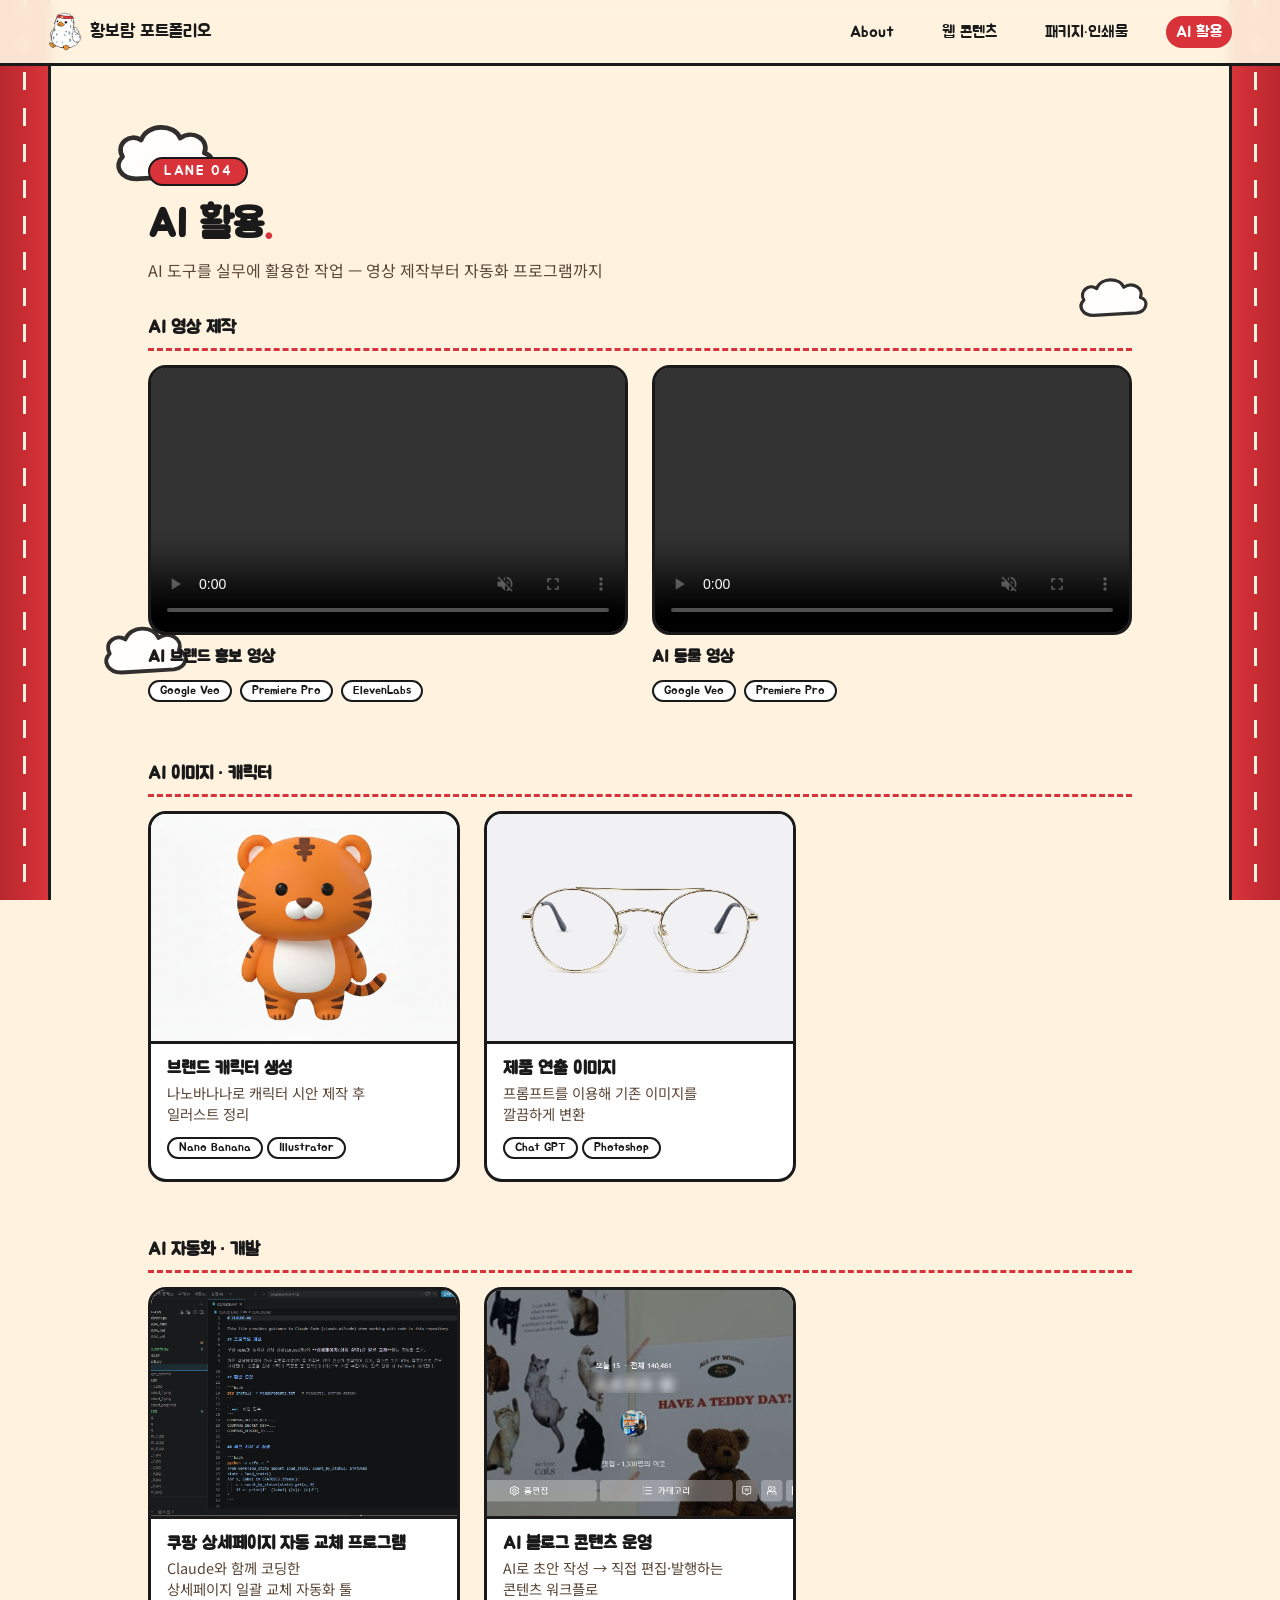
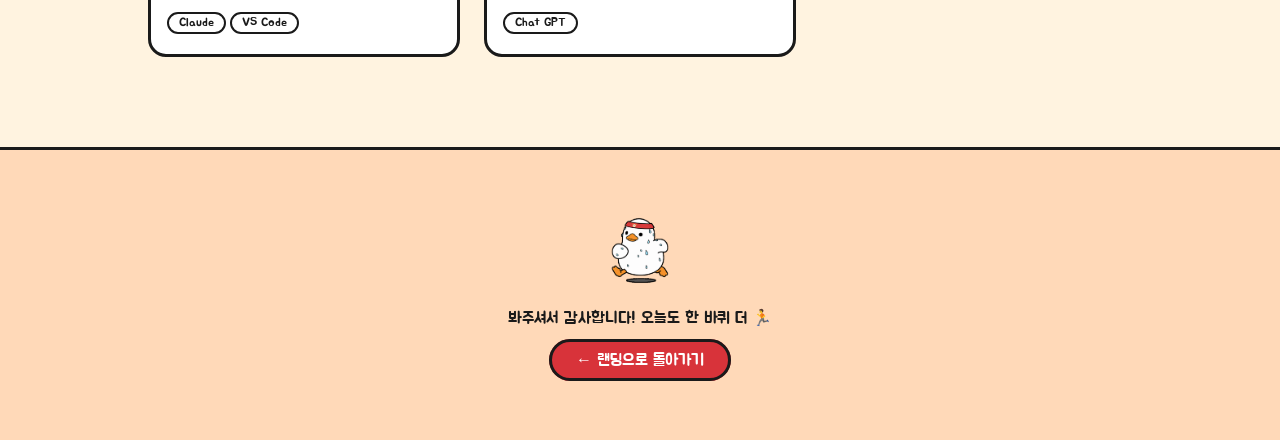
==== ai.html @ ad4698b5 "Initial commit" ====
<!DOCTYPE html>
<html lang="ko">
<head>
<meta charset="UTF-8" />
<meta name="viewport" content="width=device-width, initial-scale=1.0" />
<title>AI 활용 | 황보람의 포트폴리오</title>
<link rel="preconnect" href="https://fonts.googleapis.com" />
<link rel="preconnect" href="https://fonts.gstatic.com" crossorigin />
<link href="https://fonts.googleapis.com/css2?family=Jua&family=Noto+Sans+KR:wght@400;500;700&display=swap" rel="stylesheet" />
<link rel="stylesheet" href="css/style.css" />
</head>
<body class="home">

<!-- ============ 상단 내비게이션 ============ -->
<!-- 현재 페이지 메뉴에 class="active" 가 붙어 있어요 -->
<header class="nav">
  <a class="nav-logo" href="index.html">
    <img src="assets/duck.png" alt="" />
    <span>황보람 포트폴리오</span>
  </a>
  <nav>
      <a href="about.html">About</a>
      <a href="web.html">웹 콘텐츠</a>
      <a href="print.html">패키지·인쇄물</a>
      <a href="ai.html" class="active">AI 활용</a>
    </nav>
</header>

<section class="section">
  <p class="lane-tag">LANE 04</p>
  <h2>AI 활용<span class="dot">.</span></h2>
  <p class="section-desc">AI 도구를 실무에 활용한 작업 — 영상 제작부터 자동화 프로그램까지</p>

  <!-- ===== 1) AI 영상 ===== -->
  <div class="sub-block">
    <h4>AI 영상 제작</h4>
    <!--
      유튜브 영상 넣는 법:
      영상 주소가 https://www.youtube.com/watch?v=abc123 이라면
      iframe src 의 VIDEO_ID 자리에 abc123 을 넣으면 됩니다.
      video-card 블록을 복사하면 영상이 늘어납니다.
    -->
<div class="video-grid">
  <div class="video-card">
    <div class="video-frame">
      <video controls muted preload="metadata">
        <source src="assets/wet-hulling.mp4" type="video/mp4">
      </video>
    </div>
    <h3>AI 브랜드 홍보 영상</h3>
    <p class="tags">
      <span class="tag">Google Veo</span>
      <span class="tag">Premiere Pro</span>
      <span class="tag">ElevenLabs</span>
    </p>
  </div>

  <div class="video-card">
    <div class="video-frame">
            <video controls muted preload="metadata">
        <source src="assets/coffee.mp4" type="video/mp4">
      </video>
    </div>
    <h3>AI 동물 영상</h3>
    <p class="tags">
      <span class="tag">Google Veo</span>
      <span class="tag">Premiere Pro</span>
    </p>
  </div>
</div>

  <!-- ===== 2) AI 이미지 · 캐릭터 ===== -->
  <div class="sub-block">
    <h4>AI 이미지 · 캐릭터</h4>
    <!--
    [갤러리 사용법]
    카드의 data-images 에 보여줄 이미지를 쉼표로 나열하면
    카드를 눌렀을 때 차례로 넘겨볼 수 있어요. 예:
    data-images="assets/banner-01.jpg, assets/banner-02.jpg, assets/banner-03.jpg"
    세로로 긴 상세페이지 이미지도 갤러리 안에서 스크롤되니 그대로 넣으면 됩니다.
  -->
  <div class="work-grid">
      <a class="work-card" href="#" data-images="assets/알랑이(일러).png">
        <div class="thumb"><img src="assets/알랑이(기본).png" alt="" onerror="this.parentElement.classList.add('empty')" /></div>
        <h3>브랜드 캐릭터 생성</h3>
        <p>나노바나나로 캐릭터 시안 제작 후<br>
          일러스트 정리</p>
        <p class="tags"><span class="tag">Nano Banana</span><span class="tag">Illustrator</span></p>
      </a>
      <a class="work-card" href="#" data-images="assets/프롬프트.jpg">
        <div class="thumb"><img src="assets/안경-썸네일.jpg" alt="" onerror="this.parentElement.classList.add('empty')" /></div>
        <h3>제품 연출 이미지</h3>
        <p>프롬프트를 이용해 기존 이미지를<BR>깔끔하게 변환</p>
        <p class="tags"><span class="tag">Chat GPT</span><span class="tag">Photoshop</span></p>
      </a>
    </div>
  </div>

  <!-- ===== 3) AI 자동화 · 개발 ===== -->
  <div class="sub-block">
    <h4>AI 자동화 · 개발</h4>
    <div class="work-grid">
      <a class="work-card" href="#" data-images="assets/쿠팡.png">
        <div class="thumb"><img src="assets/쿠팡.png" alt="" onerror="this.parentElement.classList.add('empty')" /></div>
        <h3>쿠팡 상세페이지 자동 교체 프로그램</h3>
        <p>Claude와 함께 코딩한<br>상세페이지 일괄 교체 자동화 툴</p>
        <p class="tags"><span class="tag">Claude</span><span class="tag">VS Code</span></p>
      </a>
      <a class="work-card" href="#" data-images="assets/블로그 프롬프트.png">
        <div class="thumb"><img src="assets/블로그.jpg" alt="" onerror="this.parentElement.classList.add('empty')" /></div>
        <h3>AI 블로그 콘텐츠 운영</h3>
        <p>AI로 초안 작성 → 직접 편집·발행하는<br>콘텐츠 워크플로</p>
        <p class="tags"><span class="tag">Chat GPT</span></p>
      </a>
    </div>
  </div>
</section>

<!-- ============ 푸터 ============ -->
<footer class="footer">
  <img src="assets/duck_run.png" alt="" />
  <p>봐주셔서 감사합니다! 오늘도 한 바퀴 더 🏃</p>
  <a href="index.html">← 랜딩으로 돌아가기</a>
</footer>

<script src="scripts/gallery.js"></script>
</body>
</html>
---- css/style.css ----
/* ============================================
   열정 오리 포트폴리오 - 공통 스타일
   ============================================ */

/* ---- 색상/공통 토큰 (사이트 전체에서 공유) ---- */
:root {
  --dawn-top: #ffd9b8;     /* 새벽 하늘 위쪽 */
  --dawn-bottom: #fff3e0;  /* 새벽 하늘 아래쪽 */
  --track-red: #d8333a;    /* 트랙 & 헤드밴드 빨강 */
  --track-deep: #b9272e;   /* 트랙 어두운 톤 */
  --lane-line: #fff3e0;    /* 트랙 레인 선 */
  --sun: #ffc14d;          /* 해 */
  --sweat: #a8d8f0;        /* 땀방울 블루 */
  --ink: #1a1a1a;          /* 잉크 블랙 */
}

* { margin: 0; padding: 0; box-sizing: border-box; }

body {
  font-family: 'Noto Sans KR', 'Apple SD Gothic Neo', sans-serif;
  color: var(--ink);
}

/* ============================================
   랜딩 페이지 (index.html)
   ============================================ */

.landing { overflow: hidden; }

/* ---- 무대(화면 전체) ---- */
.stage {
  position: relative;
  width: 100vw;
  height: 100vh;
  height: 100dvh;
  background: linear-gradient(to bottom, var(--dawn-top) 0%, var(--dawn-bottom) 62%);
  display: flex;
  flex-direction: column;
  align-items: center;
  justify-content: flex-end;
}

/* 오리 뒤에서 떠오르는 해 */
.sun {
  position: absolute;
  left: 50%;
  bottom: 26%;
  width: min(58vmin, 460px);
  height: min(58vmin, 460px);
  transform: translateX(-50%);
  border-radius: 50%;
  background: radial-gradient(circle, var(--sun) 0%, #ffd98a 45%, transparent 72%);
  opacity: 0.75;
}

/* ---- 운동장 트랙 ---- */
.track {
  position: relative;
  width: 100%;
  height: 24%;
  background: linear-gradient(to bottom, var(--track-red), var(--track-deep));
  border-top: 4px solid var(--ink);
}
.track .lane {
  position: absolute;
  width: 100%;
  height: 0;
  border-top: 3px dashed var(--lane-line);
  opacity: 0.85;
}
.lane:nth-child(1) { top: 34%; }
.lane:nth-child(2) { top: 70%; }

/* ---- 오리 (버튼) ---- */
.duck-btn {
  position: relative;
  z-index: 2;
  margin-bottom: -2vh;          /* 발이 트랙을 살짝 딛도록 */
  border: none;
  background: none;
  cursor: pointer;
  -webkit-tap-highlight-color: transparent;
}
.duck-btn img {
  display: block;
  width: min(48vmin, 360px);
  height: auto;
  animation: bob 2.4s ease-in-out infinite;
  transform-origin: 50% 95%;
  transition: transform 0.25s ease;
}
@keyframes bob {
  0%, 100% { transform: translateY(0) scale(1, 1); }
  50%      { transform: translateY(-10px) scale(0.99, 1.01); }
}
.duck-btn:hover img,
.duck-btn:focus-visible img {
  transform: rotate(-4deg) scale(1.04);
}
.duck-btn:focus-visible {
  outline: 4px solid var(--track-red);
  outline-offset: 8px;
  border-radius: 24px;
}
/* 클릭하면 폴짝! */
.duck-btn.jump img {
  animation: jump 0.55s ease-out forwards;
}
@keyframes jump {
  0%   { transform: translateY(0) scale(1.05, 0.92); }
  40%  { transform: translateY(-72px) scale(0.96, 1.06) rotate(3deg); }
  100% { transform: translateY(0) scale(1.02, 0.98); }
}

/* 오리 발 그림자 */
.shadow {
  position: absolute;
  z-index: 1;
  bottom: 21%;
  width: min(40vmin, 300px);
  height: 26px;
  border-radius: 50%;
  background: rgba(0, 0, 0, 0.22);
  animation: shadow-bob 2.4s ease-in-out infinite;
}
@keyframes shadow-bob {
  0%, 100% { transform: scaleX(1); opacity: 0.9; }
  50%      { transform: scaleX(0.93); opacity: 0.65; }
}

/* ---- 텍스트 ---- */
.copy {
  position: absolute;
  top: clamp(36px, 9vh, 90px);
  z-index: 3;
  text-align: center;
  padding: 0 24px;
}
.copy h1 {
  font-family: 'Jua', sans-serif;
  font-size: clamp(2rem, 6vmin, 3.4rem);
  letter-spacing: 0.02em;
}
.copy h1 .dot { color: var(--track-red); }
.copy p {
  margin-top: 12px;
  font-size: clamp(0.95rem, 2.4vmin, 1.15rem);
  line-height: 1.6;
  color: #5a4636;
}

/* 오리 클릭 유도 말풍선 */
.hint {
  position: relative;
  z-index: 3;
  margin-bottom: 12px;
  font-family: 'Jua', sans-serif;
  font-size: clamp(0.95rem, 2.6vmin, 1.2rem);
  background: #fff;
  border: 3px solid var(--ink);
  border-radius: 999px;
  padding: 10px 22px;
  animation: hint-bounce 1.6s ease-in-out infinite;
}
.hint::after {
  content: '';
  position: absolute;
  left: 50%;
  bottom: -12px;
  transform: translateX(-50%);
  border: 8px solid transparent;
  border-top: 10px solid var(--ink);
}
@keyframes hint-bounce {
  0%, 100% { transform: translateY(0); }
  50%      { transform: translateY(-6px); }
}

/* ---- 떨어지는 땀방울 ---- */
.drop {
  position: absolute;
  z-index: 2;
  width: 14px;
  height: 18px;
  background: var(--sweat);
  border: 2.5px solid var(--ink);
  border-radius: 50% 50% 60% 60%;
  clip-path: polygon(50% 0%, 95% 55%, 85% 95%, 15% 95%, 5% 55%);
  animation: fall 1s ease-in forwards;
  pointer-events: none;
}
@keyframes fall {
  0%   { opacity: 0; transform: translateY(0) }
  15%  { opacity: 1; }
  100% { opacity: 0; transform: translateY(110px); }
}

/* ---- 페이지 전환 ---- */
.stage.leaving { animation: fade-out 0.45s ease forwards 0.35s; }
@keyframes fade-out { to { opacity: 0; } }

/* 모션 줄이기 설정 존중 */
@media (prefers-reduced-motion: reduce) {
  .duck-btn img, .shadow, .hint, .drop { animation: none !important; }
}

/* ============================================
   홈 페이지 (home.html)
   ============================================ */

.home {
  background: var(--dawn-bottom);
  scroll-behavior: smooth;
}

/* ---- 상단 내비게이션 ---- */
.nav {
  position: sticky;
  top: 0;
  z-index: 10;
  display: flex;
  align-items: center;
  justify-content: space-between;
  gap: 16px;
  padding: 12px clamp(16px, 5vw, 48px);
  background: rgba(255, 243, 224, 0.92);
  backdrop-filter: blur(6px);
  border-bottom: 3px solid var(--ink);
}
.nav-logo {
  display: flex;
  align-items: center;
  gap: 8px;
  text-decoration: none;
  color: var(--ink);
  font-family: 'Jua', sans-serif;
  font-size: 1.15rem;
}
.nav-logo img { width: 34px; height: auto; }
.nav-logo i { color: var(--track-red); font-style: normal; }
.nav nav { display: flex; gap: clamp(8px, 2.5vw, 28px); flex-wrap: wrap; }
.nav nav a {
  font-family: 'Jua', sans-serif;
  font-size: 1rem;
  color: var(--ink);
  text-decoration: none;
  padding: 6px 10px;
  border-radius: 999px;
  transition: background 0.2s, color 0.2s;
}
.nav nav a:hover,
.nav nav a:focus-visible,
.nav nav a.active {
  background: var(--track-red);
  color: #fff;
}

/* ---- 섹션 공통 ---- */
.section {
  max-width: 1080px;
  margin: 0 auto;
  padding: clamp(56px, 10vh, 110px) clamp(20px, 5vw, 48px);
  scroll-margin-top: 70px;       /* 내비 높이만큼 띄워서 앵커 이동 */
}
.section.alt {                    /* 한 칸 걸러 배경 톤 변경 */
  max-width: none;
  background: #ffe9d2;
}
.section.alt > * { max-width: 1080px; margin-left: auto; margin-right: auto; }

.lane-tag {                        /* LANE 01 같은 레인 번호 */
  display: inline-block;
  font-family: 'Jua', sans-serif;
  font-size: 0.85rem;
  letter-spacing: 0.12em;
  color: #fff;
  background: var(--track-red);
  border: 2.5px solid var(--ink);
  border-radius: 999px;
  padding: 4px 14px;
  margin-bottom: 14px;
}
.section h2 {
  font-family: 'Jua', sans-serif;
  font-size: clamp(1.7rem, 4.5vmin, 2.5rem);
  margin-bottom: 8px;
}
.section h2 .dot { color: var(--track-red); }
.section-desc { color: #5a4636; margin-bottom: 34px; }
.section h4 {
  font-family: 'Jua', sans-serif;
  font-size: 1.15rem;
  margin-bottom: 14px;
  padding-bottom: 8px;
  border-bottom: 3px dashed var(--track-red);
}

.section h4 .total {
  font-family: 'Noto Sans KR', 'Apple SD Gothic Neo', sans-serif;  /* 제목 폰트 말고 본문 폰트로 */
  font-size: 0.8rem;
  font-weight: normal;
  color: #9a8d7d;       /* 직급·부서랑 같은 회색 톤으로 통일 */
  margin-left: 6px;
}

/* ---- About ---- */
.about-grid {
  display: grid;
  grid-template-columns: 240px 1fr;
  gap: clamp(24px, 4vw, 48px);
  align-items: start;
  margin: 28px 0 40px;
}
.profile { margin: 0; }
.profile img,
.profile-empty {
  width: 100%;
  aspect-ratio: 3 / 4;
  object-fit: cover;
  border: 3px solid var(--ink);
  border-radius: 18px;
  background: #fff;
}
.profile-empty {
  display: flex;
  align-items: center;
  justify-content: center;
  color: #b0a08c;
  font-size: 0.85rem;
  text-align: center;
  padding: 12px;
}
.about-info h3 {
  font-family: 'Jua', sans-serif;
  font-size: 1.5rem;
  margin-bottom: 14px;
}
.contact { list-style: none; margin-bottom: 28px; }
.contact li { padding: 4px 0; }
.contact b {
  display: inline-block;
  min-width: 84px;
  color: var(--track-red);
  font-family: 'Jua', sans-serif;
  font-weight: normal;
}
.contact a { color: var(--ink); }

.about-cols {
  display: grid;
  grid-template-columns: 1fr 1fr;
  gap: clamp(24px, 4vw, 48px);
}
.about-cols.wide { margin-top: 8px; }

.timeline { list-style: none; }
.timeline li { padding: 6px 0; line-height: 1.5; }
.timeline span {
  display: block;
  font-size: 0.85rem;
  color: #a4775a;
  font-family: 'Jua', sans-serif;
}

.timeline .role {
  font-style: normal;        /* em 태그의 기본 기울임 제거 */
  font-size: 0.82rem;
  color: #9a8d7d;            /* 차분한 회갈색 (배경이 크림색이라 순수 회색보다 잘 어울려요) */
  margin-left: 4px;
}

/* 숙련도: 땀방울 1~5개 (data-level 로 조절) */
.skills { list-style: none; }
.skills li {
  display: flex;
  align-items: center;
  justify-content: space-between;
  padding: 8px 0;
}
.skills b { font-weight: normal; }
.drops { display: inline-flex; gap: 5px; }
.drops::before { content: none; }
.drops i {
  width: 13px;
  height: 17px;
  background: #e8ddcf;                 /* 빈 방울 */
  border: 2px solid var(--ink);
  border-radius: 50% 50% 60% 60%;
  clip-path: polygon(50% 0%, 95% 55%, 85% 95%, 15% 95%, 5% 55%);
}
.drops i.on { background: var(--sweat); }  /* 채워진 방울 */

.certs { list-style: none; }
.certs li { padding: 6px 0; }
.certs span {
  font-family: 'Jua', sans-serif;
  font-size: 0.85rem;
  color: #a4775a;
  margin-right: 10px;
}

/* ---- 작업물 카드 ---- */
.work-grid {
  display: grid;
  grid-template-columns: repeat(auto-fill, minmax(260px, 1fr));
  gap: 24px;
}
.work-card {
  display: block;
  text-decoration: none;
  color: var(--ink);
  background: #fff;
  border: 3px solid var(--ink);
  border-radius: 18px;
  overflow: hidden;
  transition: transform 0.2s ease, box-shadow 0.2s ease;
}
.work-card:hover,
.work-card:focus-visible {
  transform: translateY(-6px);
  box-shadow: 0 10px 0 var(--track-red);
}
.work-card .thumb {
  aspect-ratio: 4 / 3;
  background: #f4ead9;
  border-bottom: 3px solid var(--ink);
  overflow: hidden;
}
.work-card .thumb img { width: 100%; height: 100%; object-fit: cover; display: block; }
.work-card .thumb.empty img { display: none; }
.work-card .thumb.empty::after {
  content: '이미지를 assets 폴더에 넣어주세요';
  display: flex;
  height: 100%;
  align-items: center;
  justify-content: center;
  color: #b0a08c;
  font-size: 0.85rem;
}
.work-card h3 {
  font-family: 'Jua', sans-serif;
  font-size: 1.1rem;
  padding: 14px 16px 2px;
}
.work-card p {
  font-size: 0.9rem;
  color: #5a4636;
  padding: 0 16px 16px;
}

/* ---- AI 영상 ---- */
.video-grid {
  display: grid;
  grid-template-columns: repeat(auto-fill, minmax(320px, 1fr));
  gap: 24px;
}
.video-card h3 {
  font-family: 'Jua', sans-serif;
  font-size: 1.05rem;
  margin-top: 12px;
}
.video-frame {
  position: relative;
  aspect-ratio: 16 / 9;
  border: 3px solid var(--ink);
  border-radius: 18px;
  overflow: hidden;
  background: #000;
}
.video-frame video {
  width: 100%;
  height: 100%;
  object-fit: contain;
  background: #000;
}

/* ---- 푸터 ---- */
.footer {
  text-align: center;
  padding: 60px 20px 70px;
  border-top: 3px solid var(--ink);
  background: var(--dawn-top);
}
.footer img { width: 70px; height: auto; }
.footer p { margin: 12px 0 18px; font-family: 'Jua', sans-serif; }
.footer a {
  font-family: 'Jua', sans-serif;
  color: #fff;
  background: var(--track-red);
  border: 3px solid var(--ink);
  border-radius: 999px;
  padding: 10px 24px;
  text-decoration: none;
}

/* ---- 모바일 ---- */
@media (max-width: 720px) {
  .about-grid { grid-template-columns: 1fr; }
  .profile { max-width: 240px; }
  .about-cols { grid-template-columns: 1fr; }
}

/* ============================================
   배경 장식 (콘텐츠 페이지 공통)
   - 좌우 가장자리: 트랙 레인 점선
   - 빈 공간: 둥실 떠 있는 구름
   ============================================ */

/* 장식은 화면에 고정되고, 콘텐츠가 그 위로 지나갑니다 */
.home { position: relative; }
.home .section,
.home .footer { position: relative; z-index: 1; }

/* ---- 좌우 트랙 레일 ----
   빨간 트랙 바닥 + 크림색 레인 점선 + 안쪽 검은 테두리.
   레일 폭을 바꾸려면 --rail 값만 조절하세요 */
.home { --rail: 48px; }
.home::before {
  content: '';
  position: fixed;
  inset: 0;
  z-index: 0;
  pointer-events: none;
  background-image:
    /* 레인 점선 (좌/우) */
    repeating-linear-gradient(to bottom, var(--lane-line) 0 18px, transparent 18px 36px),
    repeating-linear-gradient(to bottom, var(--lane-line) 0 18px, transparent 18px 36px),
    /* 안쪽 검은 테두리 (좌/우) */
    linear-gradient(var(--ink), var(--ink)),
    linear-gradient(var(--ink), var(--ink)),
    /* 트랙 바닥 (좌/우) */
    linear-gradient(to right, var(--track-deep), var(--track-red)),
    linear-gradient(to left, var(--track-deep), var(--track-red));
  background-size:
    3px 100%, 3px 100%,
    3px 100%, 3px 100%,
    var(--rail) 100%, var(--rail) 100%;
  background-position:
    calc(var(--rail) / 2 - 1px) 0, calc(100% - var(--rail) / 2 + 1px) 0,
    var(--rail) 0, calc(100% - var(--rail)) 0,
    0 0, 100% 0;
  background-repeat: no-repeat;
}

/* ---- 구름 (만화풍, 외곽선 있는 SVG) ---- */
.home::after {
  content: '';
  position: fixed;
  inset: 0;
  z-index: 0;
  pointer-events: none;
  opacity: 0.9;
  background-image:
    url("data:image/svg+xml,%3Csvg xmlns='http://www.w3.org/2000/svg' viewBox='0 0 140 80'%3E%3Cpath d='M35 68 C18 68 10 54 20 44 C12 30 28 18 40 26 C46 8 76 8 82 24 C96 14 114 26 108 40 C122 44 118 62 102 64 Z' fill='%23ffffff' stroke='%231a1a1a' stroke-width='5' stroke-linejoin='round'/%3E%3C/svg%3E"),
    url("data:image/svg+xml,%3Csvg xmlns='http://www.w3.org/2000/svg' viewBox='0 0 140 80'%3E%3Cpath d='M35 68 C18 68 10 54 20 44 C12 30 28 18 40 26 C46 8 76 8 82 24 C96 14 114 26 108 40 C122 44 118 62 102 64 Z' fill='%23ffffff' stroke='%231a1a1a' stroke-width='5' stroke-linejoin='round'/%3E%3C/svg%3E"),
    url("data:image/svg+xml,%3Csvg xmlns='http://www.w3.org/2000/svg' viewBox='0 0 140 80'%3E%3Cpath d='M35 68 C18 68 10 54 20 44 C12 30 28 18 40 26 C46 8 76 8 82 24 C96 14 114 26 108 40 C122 44 118 62 102 64 Z' fill='%23ffffff' stroke='%231a1a1a' stroke-width='5' stroke-linejoin='round'/%3E%3C/svg%3E");
  background-repeat: no-repeat;
  background-size: 130px auto, 90px auto, 110px auto;
  background-position: 9% 14%, 90% 32%, 8% 74%;
  animation: cloud-drift 14s ease-in-out infinite alternate;
}
@keyframes cloud-drift {
  from { transform: translateX(0); }
  to   { transform: translateX(14px); }
}

/* 레일은 콘텐츠와 겹치기 전에 먼저 숨김 */
@media (max-width: 1200px) {
  .home::before { display: none; }
}
/* 좁은 화면에서는 구름도 숨김 */
@media (max-width: 900px) {
  .home::after { display: none; }
}
@media (prefers-reduced-motion: reduce) {
  .home::after { animation: none; }
}

/* ============================================
   AI 활용 페이지: 툴 태그 칩 & 서브섹션
   ============================================ */
.tags { margin-top: 6px; }
.tag {
  display: inline-block;
  font-family: 'Jua', sans-serif;
  font-size: 0.72rem;
  color: var(--ink);
  background: #fff;
  border: 2px solid var(--ink);
  border-radius: 999px;
  padding: 2px 10px;
  margin: 0 4px 4px 0;
}
.work-card .tags { padding: 0 16px 16px; margin-top: -6px; }
.video-card .tags { margin-top: 8px; }

/* 한 페이지 안의 작업 묶음 사이 간격 */
.sub-block { margin-top: 56px; }
.sub-block:first-of-type { margin-top: 0; }

/* ============================================
   작업물 갤러리 (라이트박스)
   ============================================ */

/* 썸네일 위 "N장" 배지 */
.work-card .thumb { position: relative; }
.work-card .count {
  position: absolute;
  right: 10px;
  bottom: 10px;
  font-family: 'Jua', sans-serif;
  font-size: 0.75rem;
  color: #fff;
  background: var(--track-red);
  border: 2px solid var(--ink);
  border-radius: 999px;
  padding: 2px 10px;
}

/* 어두운 배경 오버레이 */
.lightbox {
  position: fixed;
  inset: 0;
  z-index: 100;
  display: none;
  align-items: center;
  justify-content: center;
  padding: 24px;
  background: rgba(26, 26, 26, 0.72);
}
.lightbox.open { display: flex; }

/* 갤러리 본체 */
.lb-box {
  position: relative;
  width: min(880px, 94vw);
  background: var(--dawn-bottom);
  border: 3px solid var(--ink);
  border-radius: 18px;
  overflow: hidden;
}
.lb-head {
  display: flex;
  align-items: center;
  gap: 12px;
  padding: 12px 16px;
  border-bottom: 3px solid var(--ink);
  background: #fff;
}
.lb-title {
  font-family: 'Jua', sans-serif;
  font-size: 1.05rem;
  flex: 1;
  white-space: nowrap;
  overflow: hidden;
  text-overflow: ellipsis;
}
.lb-counter {
  font-family: 'Jua', sans-serif;
  font-size: 0.85rem;
  color: #9a8d7d;
}
.lb-close {
  font-size: 1.4rem;
  line-height: 1;
  width: 36px;
  height: 36px;
  border: 2.5px solid var(--ink);
  border-radius: 50%;
  background: var(--track-red);
  color: #fff;
  cursor: pointer;
}

/* 이미지 영역: 세로로 긴 상세페이지는 안에서 스크롤 */
.lb-stage {
  max-height: min(74vh, 900px);
  overflow-y: auto;
  background: #fff;
}
.lb-stage img {
  display: block;
  width: 100%;
  height: auto;
}

/* 이전/다음 버튼 */
.lb-prev, .lb-next {
  position: absolute;
  top: 50%;
  transform: translateY(-50%);
  width: 44px;
  height: 44px;
  font-size: 1.6rem;
  line-height: 1;
  border: 3px solid var(--ink);
  border-radius: 50%;
  background: #fff;
  cursor: pointer;
  transition: background 0.15s;
}
.lb-prev:hover, .lb-next:hover { background: var(--sweat); }
.lb-prev { left: 10px; }
.lb-next { right: 10px; }

@media (max-width: 600px) {
  .lb-prev { left: 6px; }
  .lb-next { right: 6px; }
  .lb-prev, .lb-next { width: 38px; height: 38px; }
}
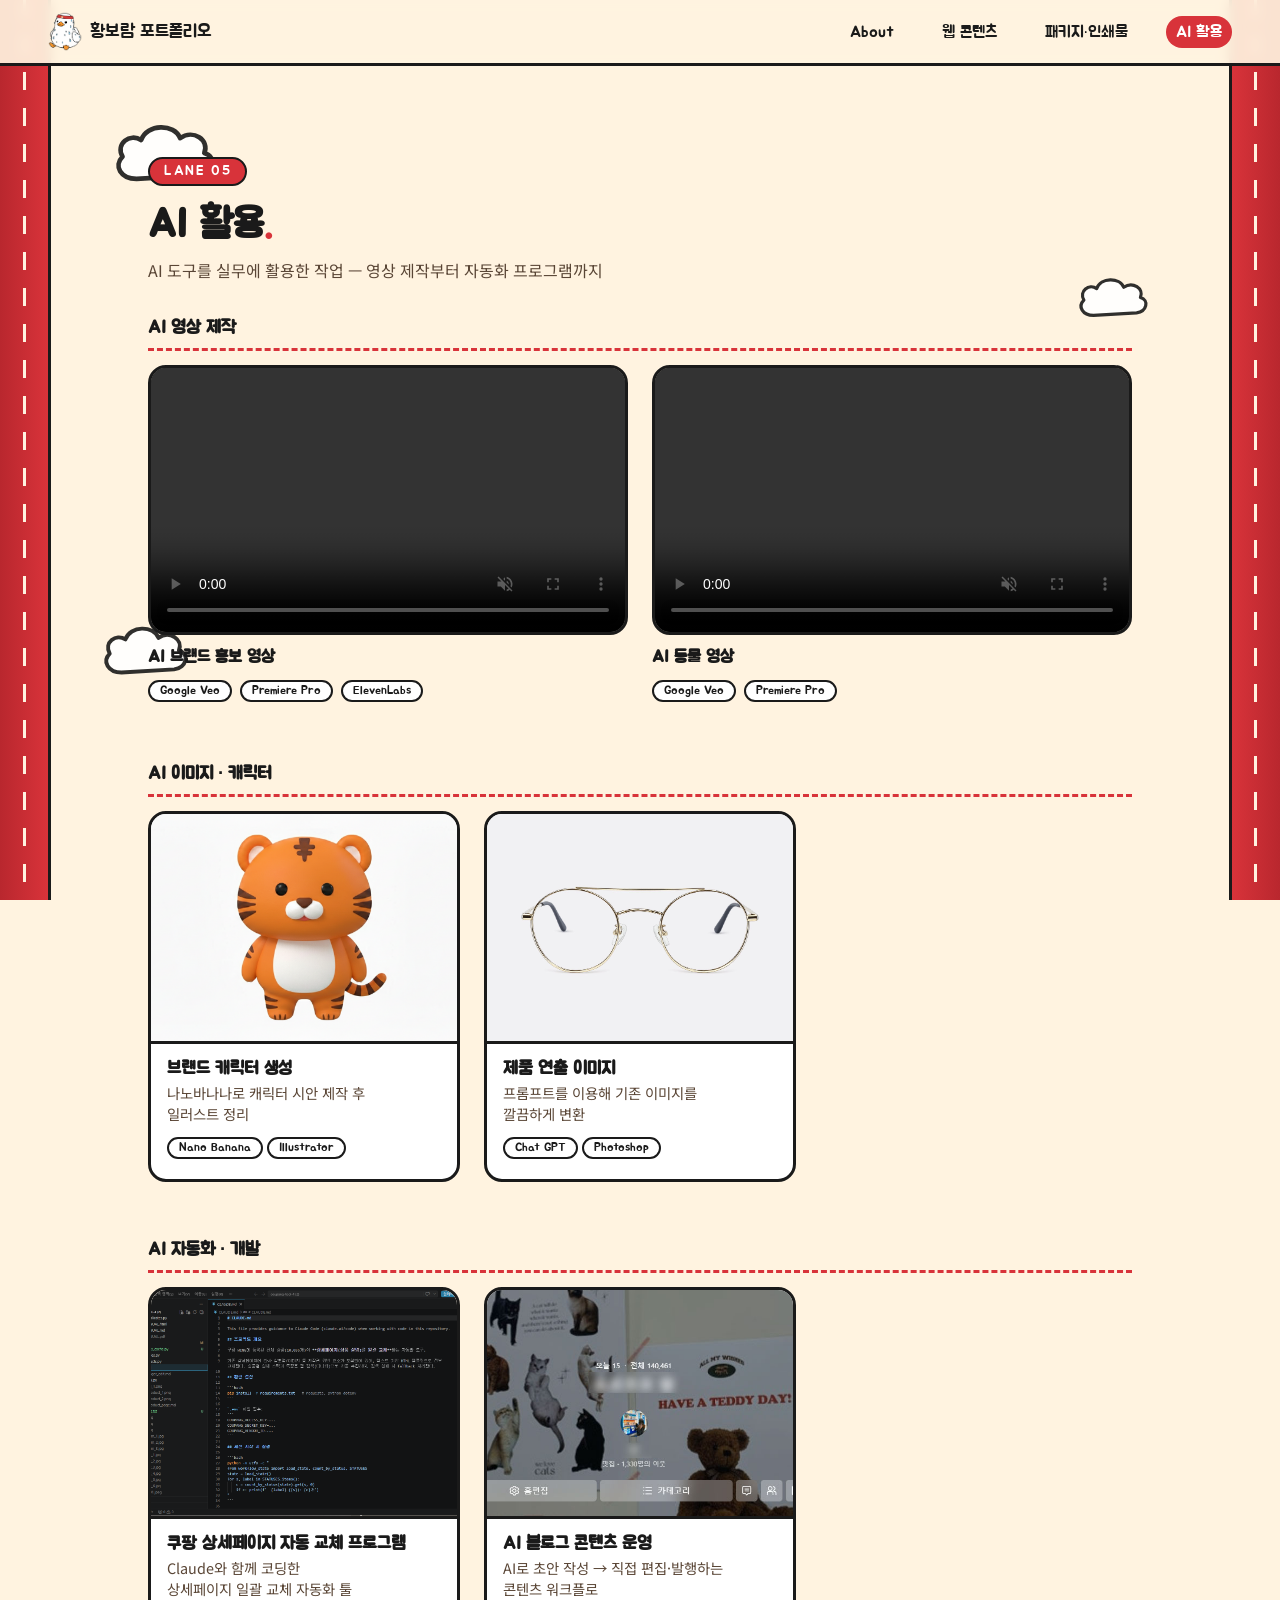
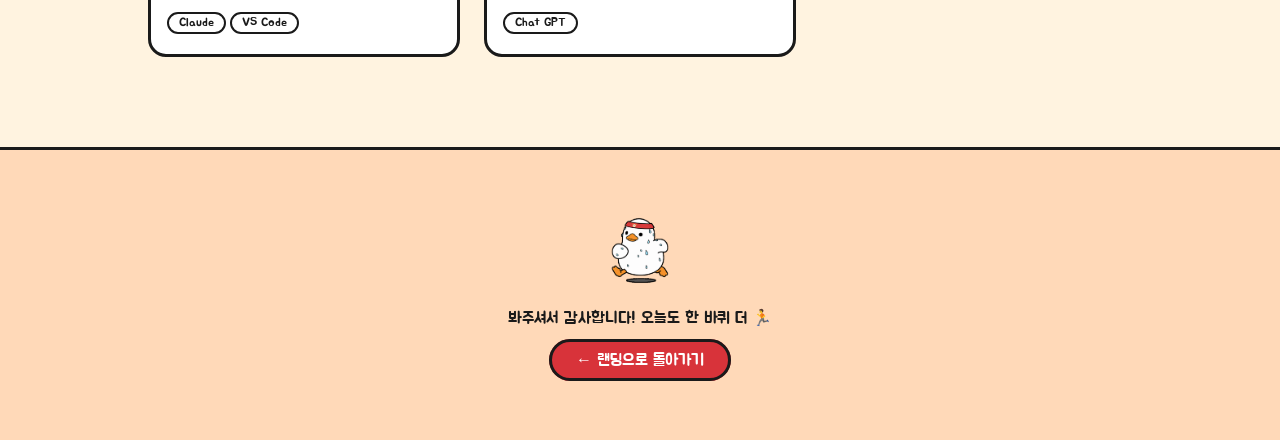
==== commit d832c04c: "수정 내용" ====
--- a/ai.html
+++ b/ai.html
@@ -27,7 +27,7 @@
 </header>
 
 <section class="section">
-  <p class="lane-tag">LANE 04</p>
+  <p class="lane-tag">LANE 05</p>
   <h2>AI 활용<span class="dot">.</span></h2>
   <p class="section-desc">AI 도구를 실무에 활용한 작업 — 영상 제작부터 자동화 프로그램까지</p>
 
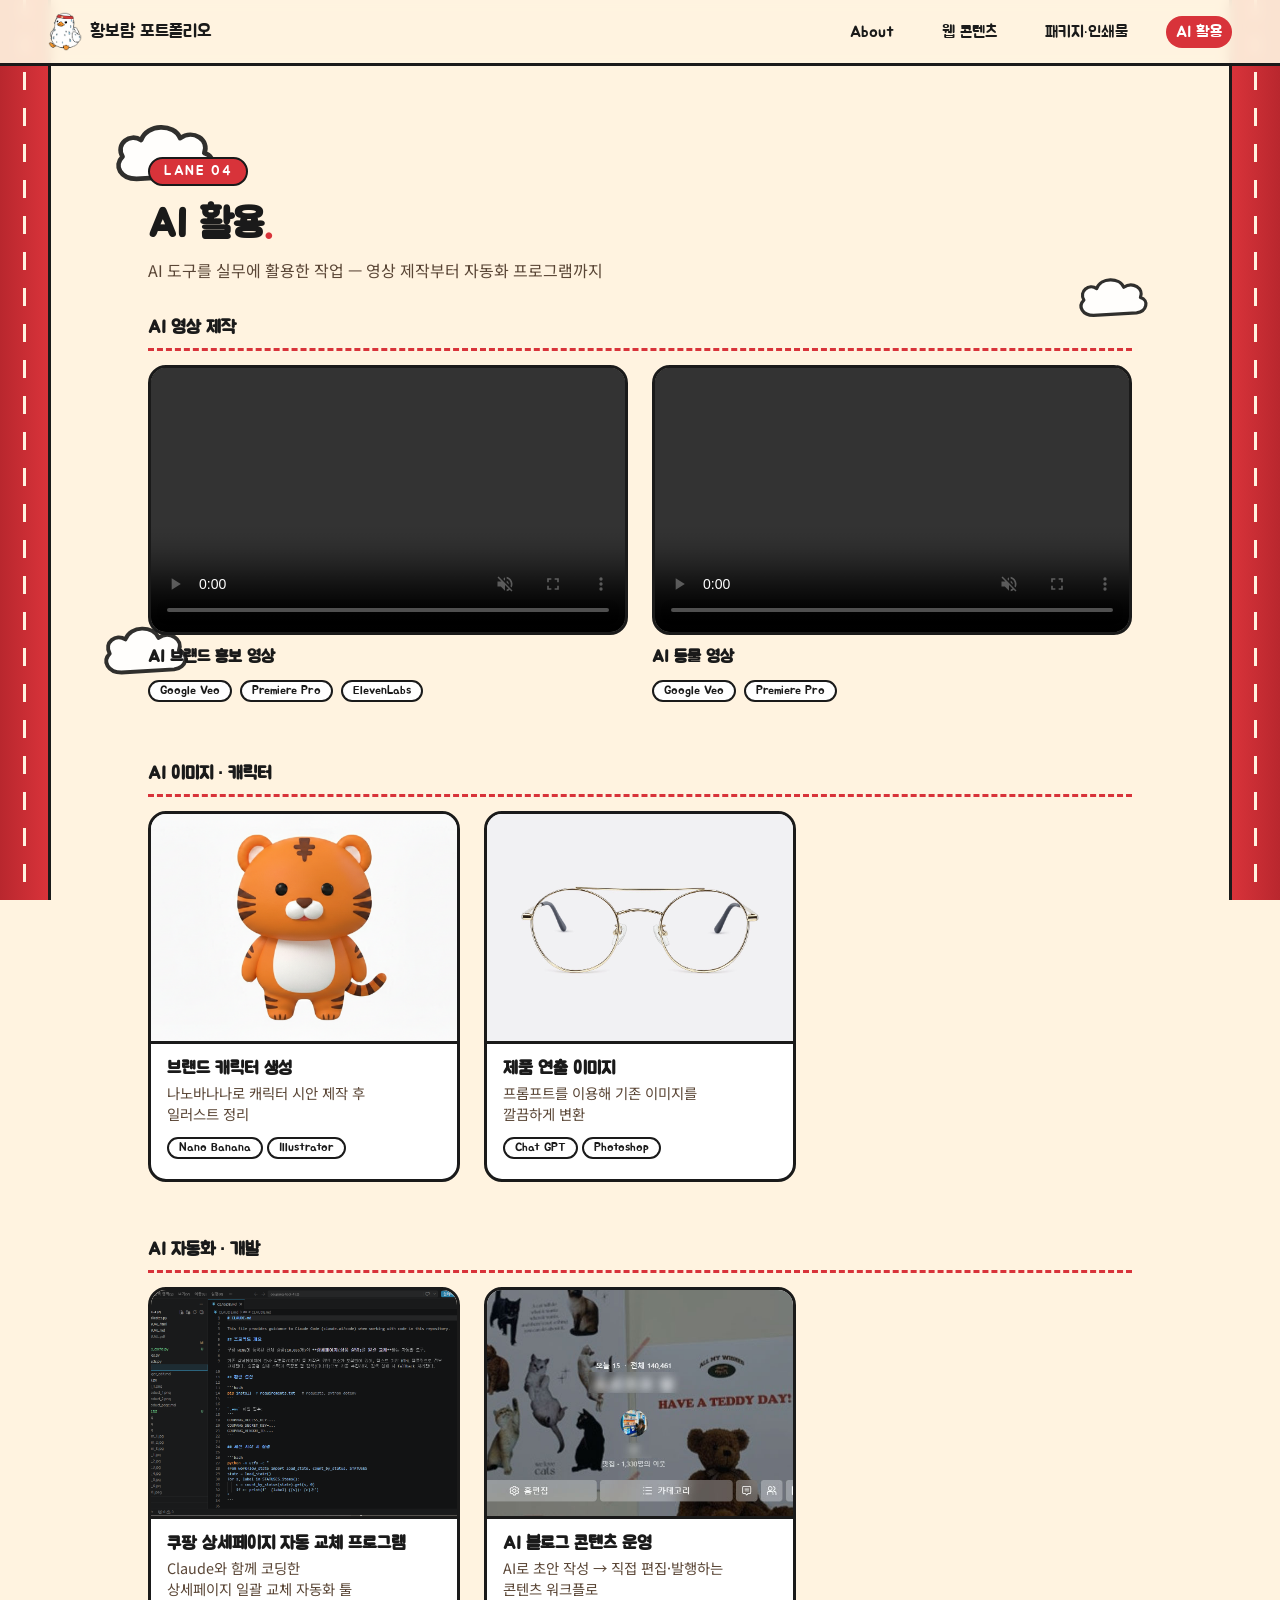
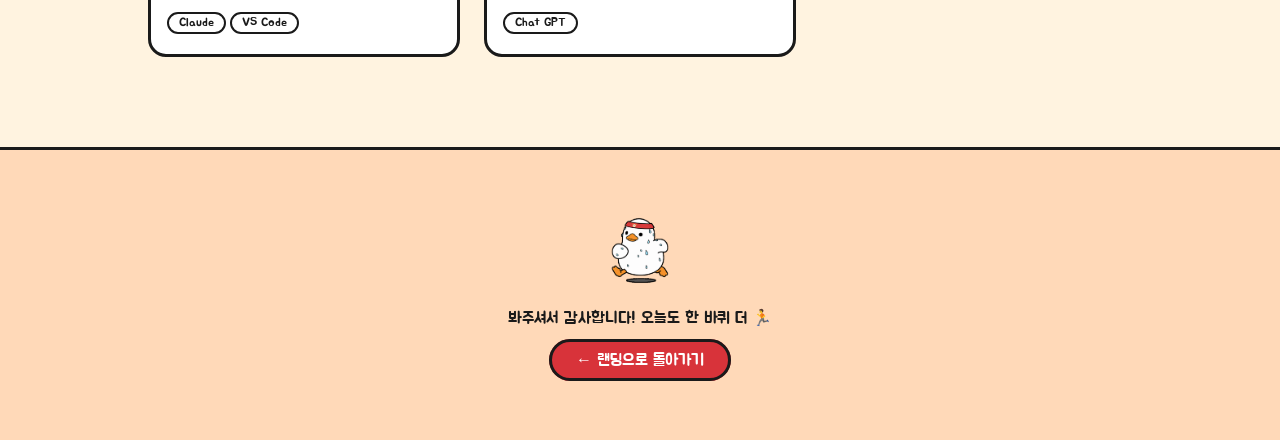
==== commit 847a5820: "Update ai.html" ====
--- a/ai.html
+++ b/ai.html
@@ -27,7 +27,7 @@
 </header>
 
 <section class="section">
-  <p class="lane-tag">LANE 05</p>
+  <p class="lane-tag">LANE 04</p>
   <h2>AI 활용<span class="dot">.</span></h2>
   <p class="section-desc">AI 도구를 실무에 활용한 작업 — 영상 제작부터 자동화 프로그램까지</p>
 
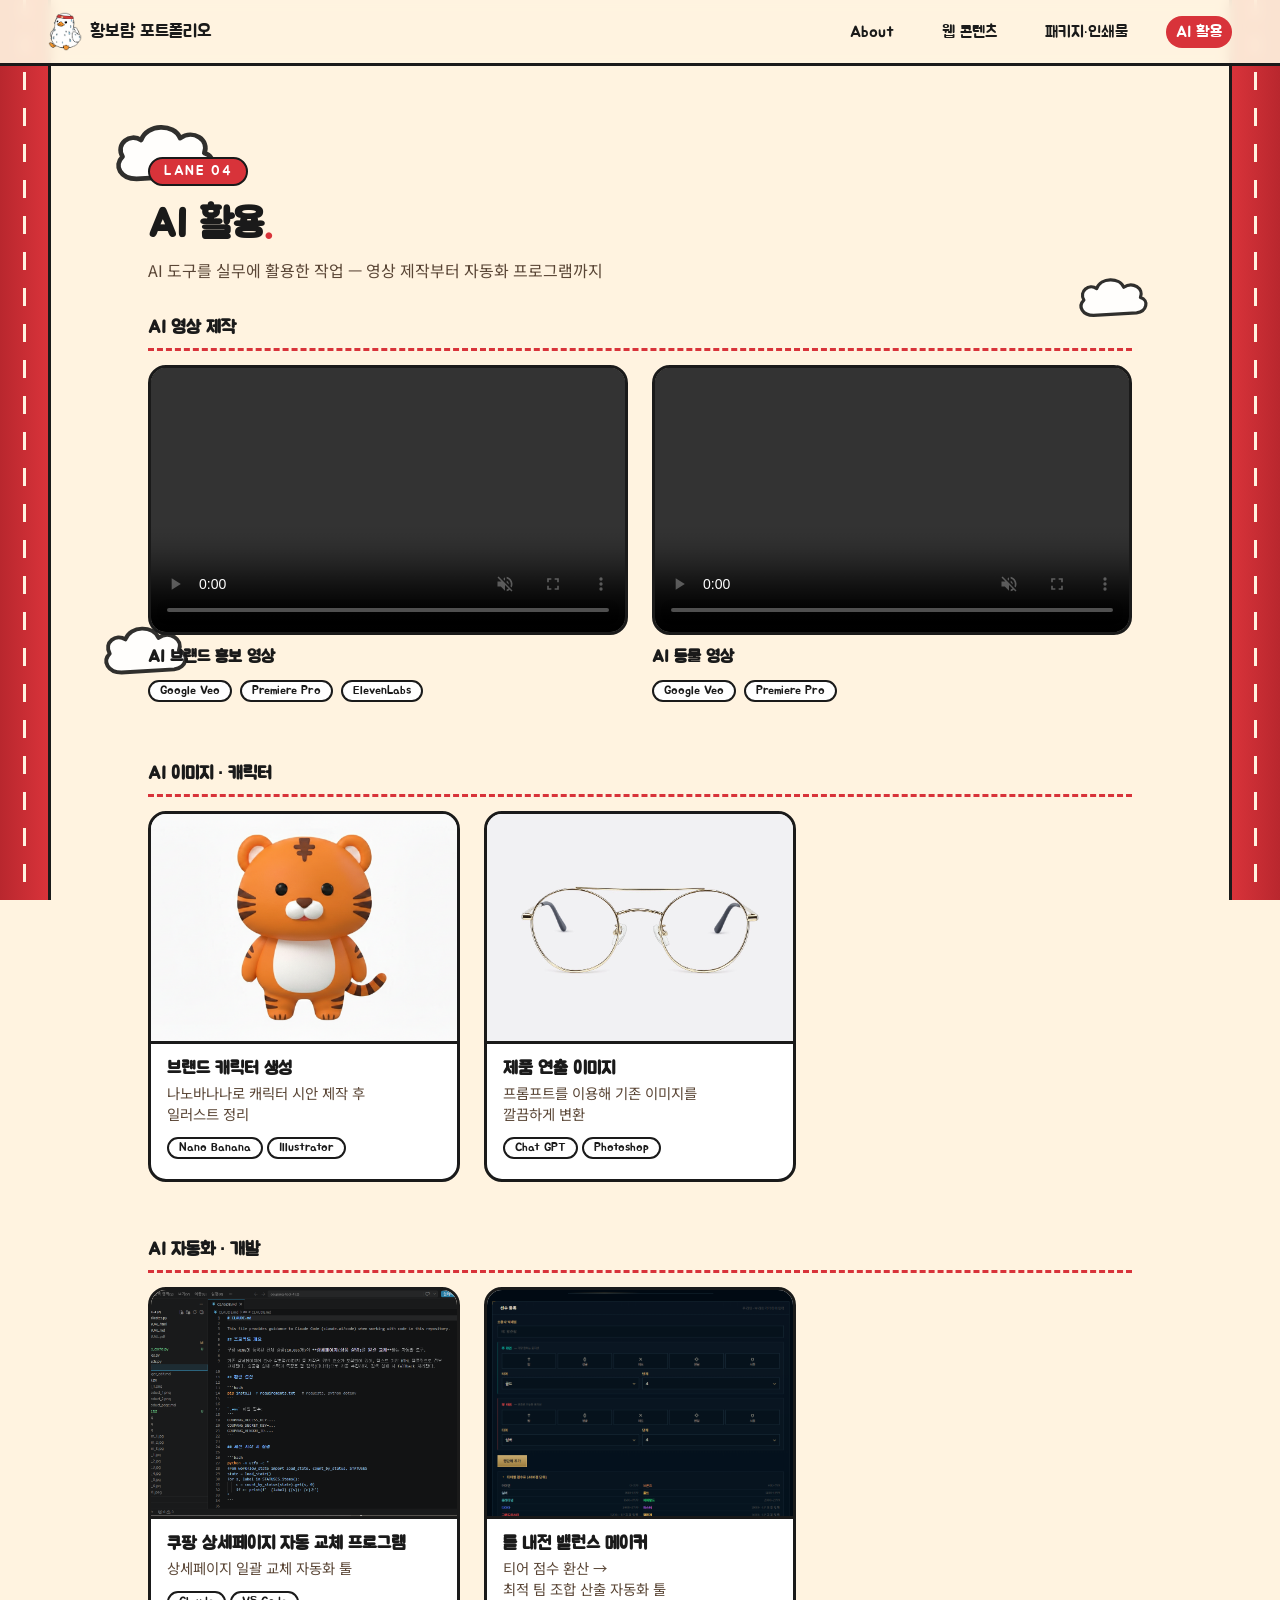
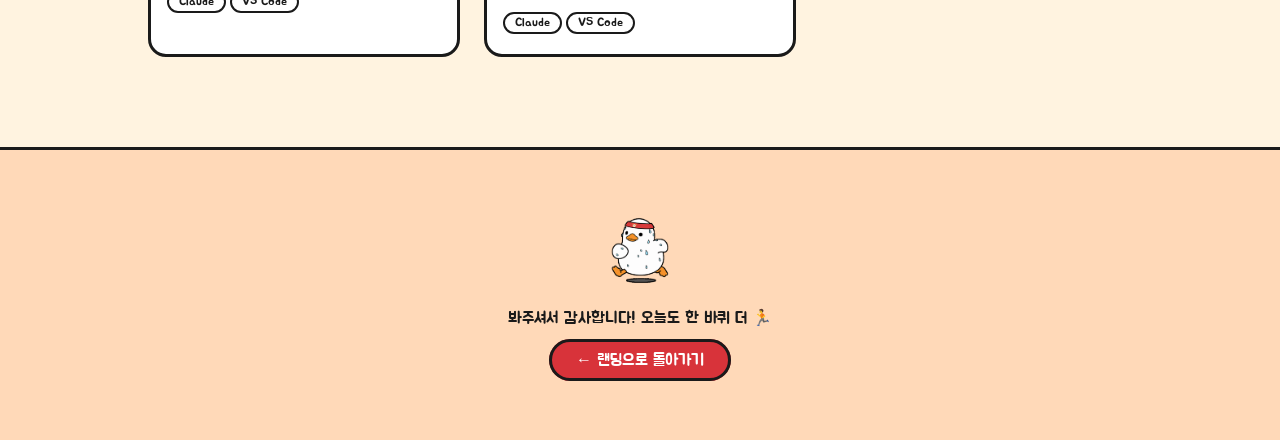
==== commit b0aae169: "update" ====
--- a/ai.html
+++ b/ai.html
@@ -1,128 +1,137 @@
 <!DOCTYPE html>
 <html lang="ko">
+
 <head>
-<meta charset="UTF-8" />
-<meta name="viewport" content="width=device-width, initial-scale=1.0" />
-<title>AI 활용 | 황보람의 포트폴리오</title>
-<link rel="preconnect" href="https://fonts.googleapis.com" />
-<link rel="preconnect" href="https://fonts.gstatic.com" crossorigin />
-<link href="https://fonts.googleapis.com/css2?family=Jua&family=Noto+Sans+KR:wght@400;500;700&display=swap" rel="stylesheet" />
-<link rel="stylesheet" href="css/style.css" />
+  <meta charset="UTF-8" />
+  <meta name="viewport" content="width=device-width, initial-scale=1.0" />
+  <title>AI 활용 | 황보람의 포트폴리오</title>
+  <link rel="preconnect" href="https://fonts.googleapis.com" />
+  <link rel="preconnect" href="https://fonts.gstatic.com" crossorigin />
+  <link href="https://fonts.googleapis.com/css2?family=Jua&family=Noto+Sans+KR:wght@400;500;700&display=swap"
+    rel="stylesheet" />
+  <link rel="stylesheet" href="css/style.css" />
 </head>
+
 <body class="home">
 
-<!-- ============ 상단 내비게이션 ============ -->
-<!-- 현재 페이지 메뉴에 class="active" 가 붙어 있어요 -->
-<header class="nav">
-  <a class="nav-logo" href="index.html">
-    <img src="assets/duck.png" alt="" />
-    <span>황보람 포트폴리오</span>
-  </a>
-  <nav>
+  <!-- ============ 상단 내비게이션 ============ -->
+  <!-- 현재 페이지 메뉴에 class="active" 가 붙어 있어요 -->
+  <header class="nav">
+    <a class="nav-logo" href="index.html">
+      <img src="assets/duck.png" alt="" />
+      <span>황보람 포트폴리오</span>
+    </a>
+    <nav>
       <a href="about.html">About</a>
       <a href="web.html">웹 콘텐츠</a>
       <a href="print.html">패키지·인쇄물</a>
       <a href="ai.html" class="active">AI 활용</a>
     </nav>
-</header>
+  </header>
 
-<section class="section">
-  <p class="lane-tag">LANE 04</p>
-  <h2>AI 활용<span class="dot">.</span></h2>
-  <p class="section-desc">AI 도구를 실무에 활용한 작업 — 영상 제작부터 자동화 프로그램까지</p>
+  <section class="section">
+    <p class="lane-tag">LANE 04</p>
+    <h2>AI 활용<span class="dot">.</span></h2>
+    <p class="section-desc">AI 도구를 실무에 활용한 작업 — 영상 제작부터 자동화 프로그램까지</p>
 
-  <!-- ===== 1) AI 영상 ===== -->
-  <div class="sub-block">
-    <h4>AI 영상 제작</h4>
-    <!--
+    <!-- ===== 1) AI 영상 ===== -->
+    <div class="sub-block">
+      <h4>AI 영상 제작</h4>
+      <!--
       유튜브 영상 넣는 법:
       영상 주소가 https://www.youtube.com/watch?v=abc123 이라면
       iframe src 의 VIDEO_ID 자리에 abc123 을 넣으면 됩니다.
       video-card 블록을 복사하면 영상이 늘어납니다.
     -->
-<div class="video-grid">
-  <div class="video-card">
-    <div class="video-frame">
-      <video controls muted preload="metadata">
-        <source src="assets/wet-hulling.mp4" type="video/mp4">
-      </video>
-    </div>
-    <h3>AI 브랜드 홍보 영상</h3>
-    <p class="tags">
-      <span class="tag">Google Veo</span>
-      <span class="tag">Premiere Pro</span>
-      <span class="tag">ElevenLabs</span>
-    </p>
-  </div>
+      <div class="video-grid">
+        <div class="video-card">
+          <div class="video-frame">
+            <video controls muted preload="metadata">
+              <source src="assets/wet-hulling.mp4" type="video/mp4">
+            </video>
+          </div>
+          <h3>AI 브랜드 홍보 영상</h3>
+          <p class="tags">
+            <span class="tag">Google Veo</span>
+            <span class="tag">Premiere Pro</span>
+            <span class="tag">ElevenLabs</span>
+          </p>
+        </div>
 
-  <div class="video-card">
-    <div class="video-frame">
+        <div class="video-card">
+          <div class="video-frame">
             <video controls muted preload="metadata">
-        <source src="assets/coffee.mp4" type="video/mp4">
-      </video>
-    </div>
-    <h3>AI 동물 영상</h3>
-    <p class="tags">
-      <span class="tag">Google Veo</span>
-      <span class="tag">Premiere Pro</span>
-    </p>
-  </div>
-</div>
+              <source src="assets/coffee.mp4" type="video/mp4">
+            </video>
+          </div>
+          <h3>AI 동물 영상</h3>
+          <p class="tags">
+            <span class="tag">Google Veo</span>
+            <span class="tag">Premiere Pro</span>
+          </p>
+        </div>
+      </div>
 
-  <!-- ===== 2) AI 이미지 · 캐릭터 ===== -->
-  <div class="sub-block">
-    <h4>AI 이미지 · 캐릭터</h4>
-    <!--
+      <!-- ===== 2) AI 이미지 · 캐릭터 ===== -->
+      <div class="sub-block">
+        <h4>AI 이미지 · 캐릭터</h4>
+        <!--
     [갤러리 사용법]
     카드의 data-images 에 보여줄 이미지를 쉼표로 나열하면
     카드를 눌렀을 때 차례로 넘겨볼 수 있어요. 예:
     data-images="assets/banner-01.jpg, assets/banner-02.jpg, assets/banner-03.jpg"
     세로로 긴 상세페이지 이미지도 갤러리 안에서 스크롤되니 그대로 넣으면 됩니다.
   -->
-  <div class="work-grid">
-      <a class="work-card" href="#" data-images="assets/알랑이(일러).png">
-        <div class="thumb"><img src="assets/알랑이(기본).png" alt="" onerror="this.parentElement.classList.add('empty')" /></div>
-        <h3>브랜드 캐릭터 생성</h3>
-        <p>나노바나나로 캐릭터 시안 제작 후<br>
-          일러스트 정리</p>
-        <p class="tags"><span class="tag">Nano Banana</span><span class="tag">Illustrator</span></p>
-      </a>
-      <a class="work-card" href="#" data-images="assets/프롬프트.jpg">
-        <div class="thumb"><img src="assets/안경-썸네일.jpg" alt="" onerror="this.parentElement.classList.add('empty')" /></div>
-        <h3>제품 연출 이미지</h3>
-        <p>프롬프트를 이용해 기존 이미지를<BR>깔끔하게 변환</p>
-        <p class="tags"><span class="tag">Chat GPT</span><span class="tag">Photoshop</span></p>
-      </a>
-    </div>
-  </div>
+        <div class="work-grid">
+          <a class="work-card" href="#" data-images="assets/알랑이(일러).png">
+            <div class="thumb"><img src="assets/알랑이(기본).png" alt=""
+                onerror="this.parentElement.classList.add('empty')" /></div>
+            <h3>브랜드 캐릭터 생성</h3>
+            <p>나노바나나로 캐릭터 시안 제작 후<br>
+              일러스트 정리</p>
+            <p class="tags"><span class="tag">Nano Banana</span><span class="tag">Illustrator</span></p>
+          </a>
+          <a class="work-card" href="#" data-images="assets/프롬프트.jpg">
+            <div class="thumb"><img src="assets/안경-썸네일.jpg" alt=""
+                onerror="this.parentElement.classList.add('empty')" /></div>
+            <h3>제품 연출 이미지</h3>
+            <p>프롬프트를 이용해 기존 이미지를<BR>깔끔하게 변환</p>
+            <p class="tags"><span class="tag">Chat GPT</span><span class="tag">Photoshop</span></p>
+          </a>
+        </div>
+      </div>
 
-  <!-- ===== 3) AI 자동화 · 개발 ===== -->
-  <div class="sub-block">
-    <h4>AI 자동화 · 개발</h4>
-    <div class="work-grid">
-      <a class="work-card" href="#" data-images="assets/쿠팡.png">
-        <div class="thumb"><img src="assets/쿠팡.png" alt="" onerror="this.parentElement.classList.add('empty')" /></div>
-        <h3>쿠팡 상세페이지 자동 교체 프로그램</h3>
-        <p>Claude와 함께 코딩한<br>상세페이지 일괄 교체 자동화 툴</p>
-        <p class="tags"><span class="tag">Claude</span><span class="tag">VS Code</span></p>
-      </a>
-      <a class="work-card" href="#" data-images="assets/블로그 프롬프트.png">
-        <div class="thumb"><img src="assets/블로그.jpg" alt="" onerror="this.parentElement.classList.add('empty')" /></div>
-        <h3>AI 블로그 콘텐츠 운영</h3>
-        <p>AI로 초안 작성 → 직접 편집·발행하는<br>콘텐츠 워크플로</p>
-        <p class="tags"><span class="tag">Chat GPT</span></p>
-      </a>
-    </div>
-  </div>
-</section>
+      <!-- ===== 3) AI 자동화 · 개발 ===== -->
+      <div class="sub-block">
+        <h4>AI 자동화 · 개발</h4>
+        <div class="work-grid">
+          <a class="work-card" href="#" data-images="assets/쿠팡.png">
+            <div class="thumb"><img src="assets/쿠팡.png" alt="" onerror="this.parentElement.classList.add('empty')" />
+            </div>
+            <h3>쿠팡 상세페이지 자동 교체 프로그램</h3>
+            <p>상세페이지 일괄 교체 자동화 툴</p>
+            <p class="tags"><span class="tag">Claude</span><span class="tag">VS Code</span></p>
+          </a>
+          <a class="work-card" href="https://boram4483.github.io/lolteammaker/" target="_blank"
+            rel="noopener noreferrer">
+            <div class="thumb"><img src="assets/롤내전메이커.png" alt=""
+                onerror="this.parentElement.classList.add('empty')" /></div>
+            <h3>롤 내전 밸런스 메이커</h3>
+            <p>티어 점수 환산 →<br>최적 팀 조합 산출 자동화 툴</p>
+            <p class="tags"><span class="tag">Claude</span><span class="tag">VS Code</span></p>
+          </a>
+        </div>
+      </div>
+  </section>
 
-<!-- ============ 푸터 ============ -->
-<footer class="footer">
-  <img src="assets/duck_run.png" alt="" />
-  <p>봐주셔서 감사합니다! 오늘도 한 바퀴 더 🏃</p>
-  <a href="index.html">← 랜딩으로 돌아가기</a>
-</footer>
+  <!-- ============ 푸터 ============ -->
+  <footer class="footer">
+    <img src="assets/duck_run.png" alt="" />
+    <p>봐주셔서 감사합니다! 오늘도 한 바퀴 더 🏃</p>
+    <a href="index.html">← 랜딩으로 돌아가기</a>
+  </footer>
 
-<script src="scripts/gallery.js"></script>
+  <script src="scripts/gallery.js"></script>
 </body>
-</html>
+
+</html>
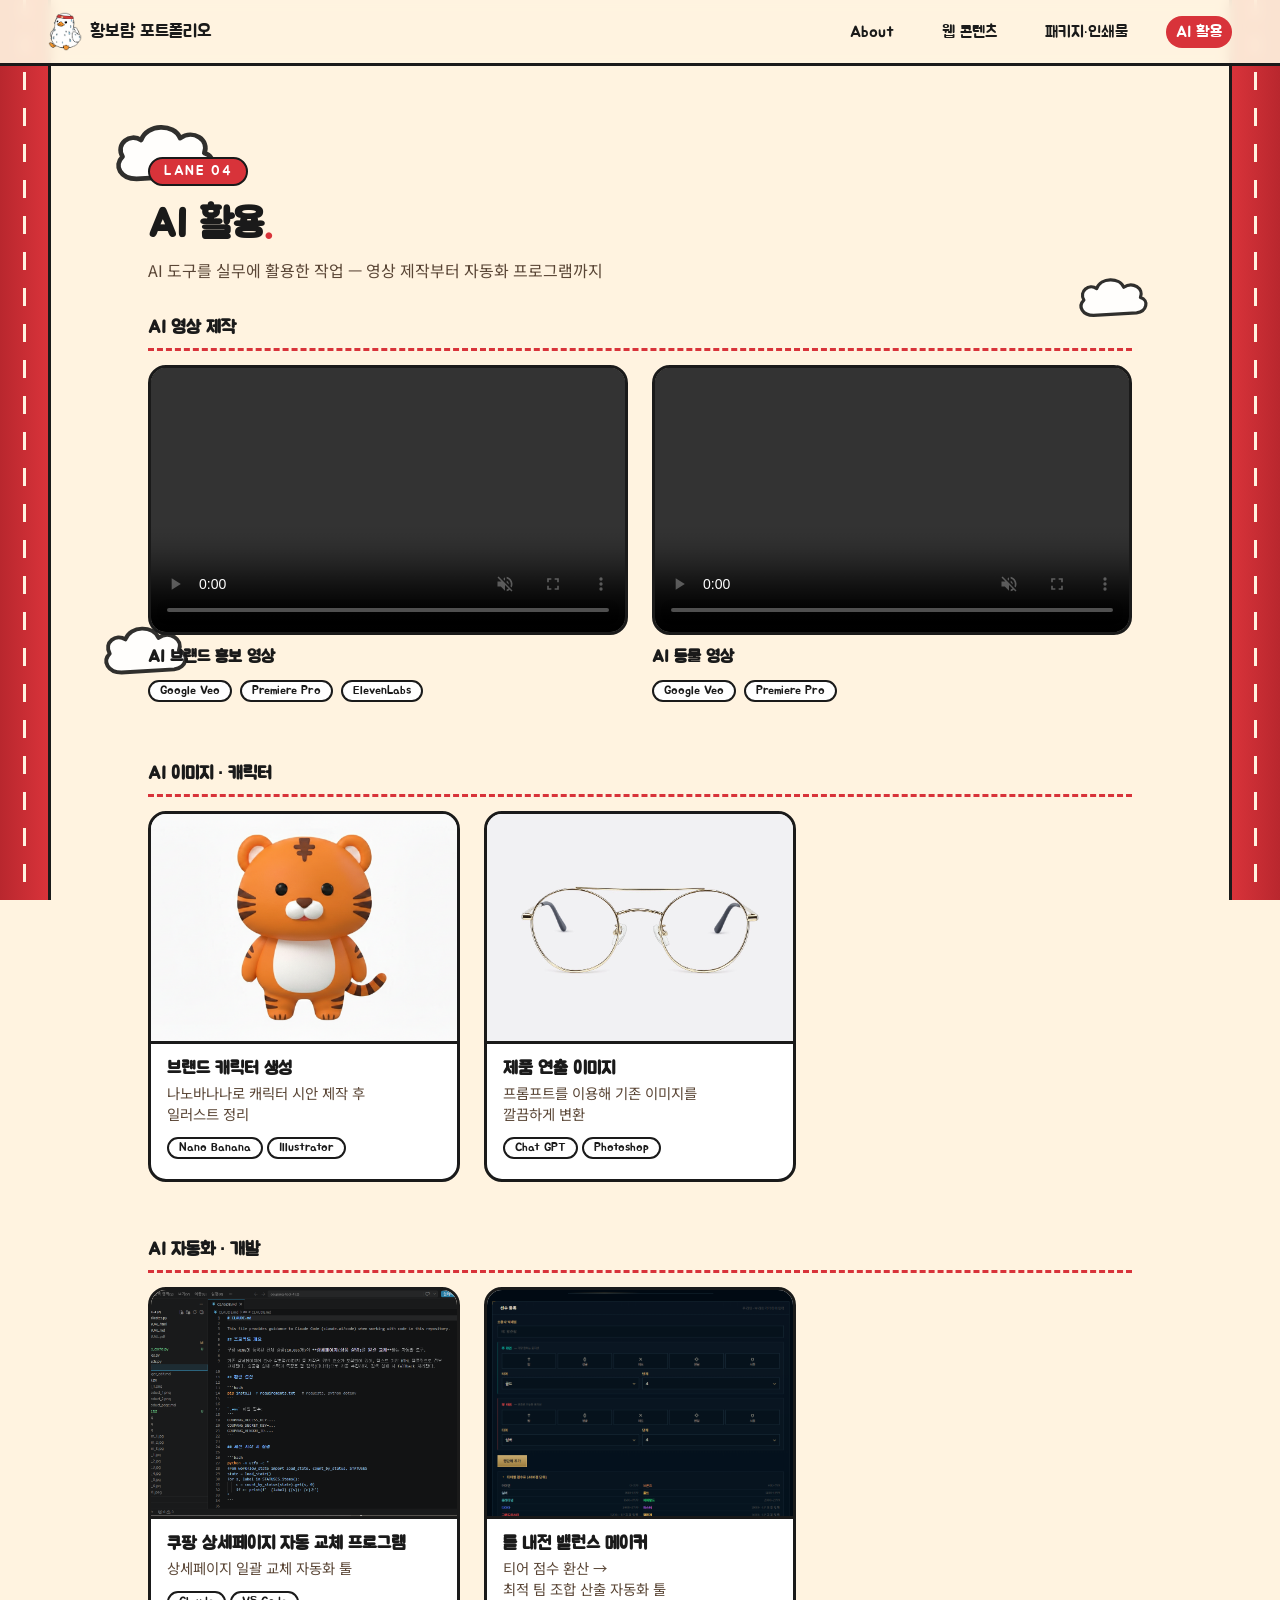
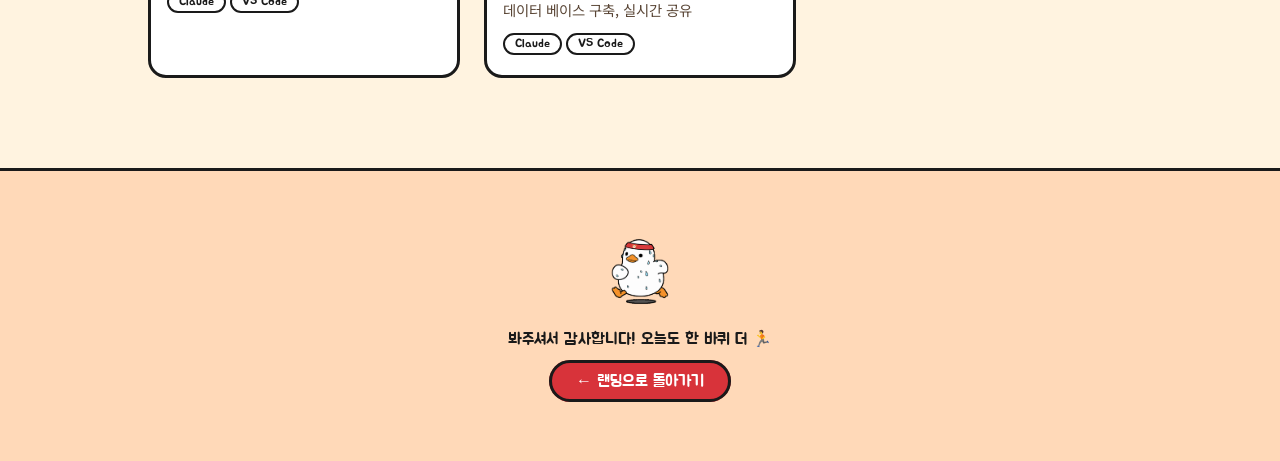
==== commit feea1b95: "update" ====
--- a/ai.html
+++ b/ai.html
@@ -117,7 +117,7 @@
             <div class="thumb"><img src="assets/롤내전메이커.png" alt=""
                 onerror="this.parentElement.classList.add('empty')" /></div>
             <h3>롤 내전 밸런스 메이커</h3>
-            <p>티어 점수 환산 →<br>최적 팀 조합 산출 자동화 툴</p>
+            <p>티어 점수 환산 →<br>최적 팀 조합 산출 자동화 툴<BR>데이터 베이스 구축, 실시간 공유</p>
             <p class="tags"><span class="tag">Claude</span><span class="tag">VS Code</span></p>
           </a>
         </div>
